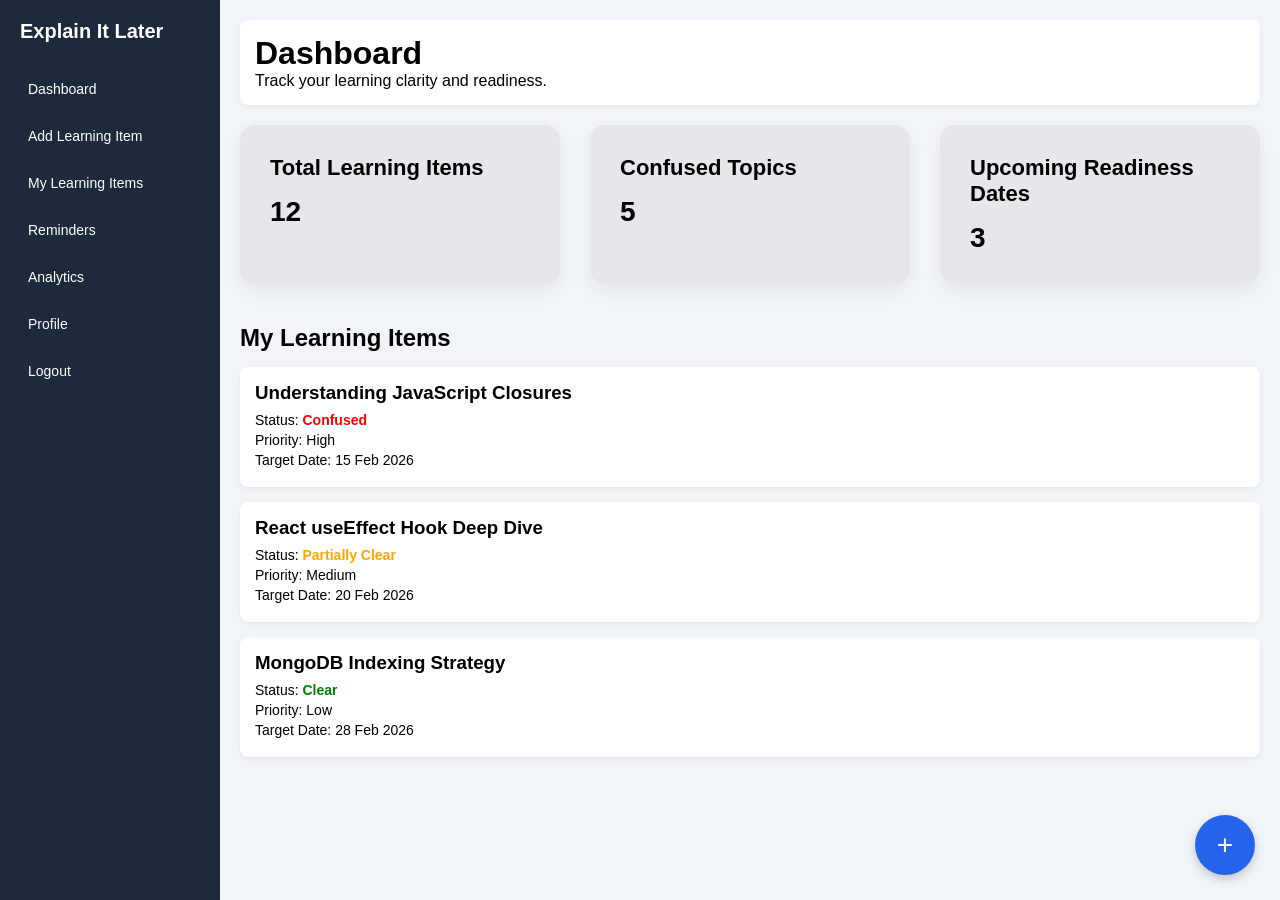
==== Index Current/Index.html @ 4d310c0b "Add files via upload" ====
<!DOCTYPE html>
<html lang="en">
<head>
    <meta charset="UTF-8">
    <title>Explain It Later</title>
    <meta name="viewport" content="width=device-width, initial-scale=1.0">
    <link rel="stylesheet" href="styles.css">
</head>
<body>

    <!-- Sidebar -->
    <div class="sidebar">
        <h2>Explain It Later</h2>
        <ul>
            <li><a href="Index.html">Dashboard</a></li>
            <li><a href="add-item.html">Add Learning Item</a></li>
            <li><a href="my-items.html">My Learning Items</a></li>
            <li><a href="reminders.html">Reminders</a></li>
            <li><a href="#">Analytics</a></li>
            <li><a href="profile.html">Profile</a></li>
            <li><a href="#">Logout</a></li>
        </ul>
    </div>

    <!-- Main Content -->
    <div class="main">

        <!-- Header -->
        <div class="header">
            <h1>Dashboard</h1>
            <p>Track your learning clarity and readiness.</p>
        </div>

        <div class="cards">
    <div class="card">
        <h3>Total Learning Items</h3>
        <p class="card-number">12</p>
    </div>

    <div class="card">
        <h3>Confused Topics</h3>
        <p class="card-number">5</p>
    </div>

    <div class="card">
        <h3>Upcoming Readiness Dates</h3>
        <p class="card-number">3</p>
    </div>
</div>

        <!-- Learning Items Section -->
        <div class="items-section">
            <h2>My Learning Items</h2>

            <div class="item-card">
                <h3>Understanding JavaScript Closures</h3>
                <p>Status: <span class="confused">Confused</span></p>
                <p>Priority: High</p>
                <p>Target Date: 15 Feb 2026</p>
            </div>

            <div class="item-card">
                <h3>React useEffect Hook Deep Dive</h3>
                <p>Status: <span class="partial">Partially Clear</span></p>
                <p>Priority: Medium</p>
                <p>Target Date: 20 Feb 2026</p>
            </div>

            <div class="item-card">
                <h3>MongoDB Indexing Strategy</h3>
                <p>Status: <span class="clear">Clear</span></p>
                <p>Priority: Low</p>
                <p>Target Date: 28 Feb 2026</p>
            </div>
        </div>

    </div>

    <!-- Floating Add Button -->
    <button class="add-btn">+</button>

</body>
</html>
---- Index Current/styles.css ----
* {
    margin: 0;
    padding: 0;
    box-sizing: border-box;
    font-family: Arial, sans-serif;
}

body {
    display: flex;
    height: 100vh;
    background-color: #f1f5f9;
}

/* Sidebar */
.sidebar {
    width: 220px;
    background-color: #1e293b;
    color: white;
    padding: 20px;
}

.sidebar h2 {
    margin-bottom: 30px;
    font-size: 20px;
}

.sidebar ul {
    list-style: none;
}

.sidebar ul li {
    margin-bottom: 15px;
}

.sidebar ul li a {
    text-decoration: none;
    color: white;
    font-size: 14px;
    display: block;
    padding: 8px;
    border-radius: 5px;
}

.sidebar ul li a:hover {
    background-color: #334155;
}

/* Main Content */
.main {
    flex: 1;
    padding: 20px;
    overflow-y: auto;
}

.header {
    background-color: white;
    padding: 15px;
    border-radius: 8px;
    margin-bottom: 20px;
    box-shadow: 0 2px 5px rgba(0,0,0,0.05);
}

/* Learning Items */
.items-section h2 {
    margin-bottom: 15px;
}

.item-card {
    background-color: white;
    padding: 15px;
    border-radius: 8px;
    margin-bottom: 15px;
    box-shadow: 0 2px 5px rgba(0,0,0,0.05);
}

.item-card h3 {
    margin-bottom: 8px;
}

.item-card p {
    font-size: 14px;
    margin-bottom: 4px;
}

/* Status Colors */
.confused {
    color: red;
    font-weight: bold;
}

.partial {
    color: orange;
    font-weight: bold;
}

.clear {
    color: green;
    font-weight: bold;
}

/* Floating Add Button */
.add-btn {
    position: fixed;
    bottom: 25px;
    right: 25px;
    width: 60px;
    height: 60px;
    border-radius: 50%;
    border: none;
    background-color: #2563eb;
    color: white;
    font-size: 28px;
    cursor: pointer;
    box-shadow: 0 4px 10px rgba(0,0,0,0.2);
}

.add-btn:hover {
    background-color: #1d4ed8;
}



/* Dashboard Cards */
.cards {
    display: flex;
    gap: 30px;
    margin-bottom: 40px;
}

.card {
    flex: 1;
    background-color: #e5e7eb; /* soft grey tile */
    padding: 30px;
    border-radius: 15px;
    box-shadow: 0 8px 20px rgba(0, 0, 0, 0.05);
    transition: transform 0.2s ease, box-shadow 0.2s ease;
}

.card:hover {
    transform: translateY(-5px);
    box-shadow: 0 12px 25px rgba(0, 0, 0, 0.08);
}

.card h3 {
    font-size: 22px;
    margin-bottom: 15px;
    font-weight: 600;
}

.card-number {
    font-size: 28px;
    font-weight: bold;
}
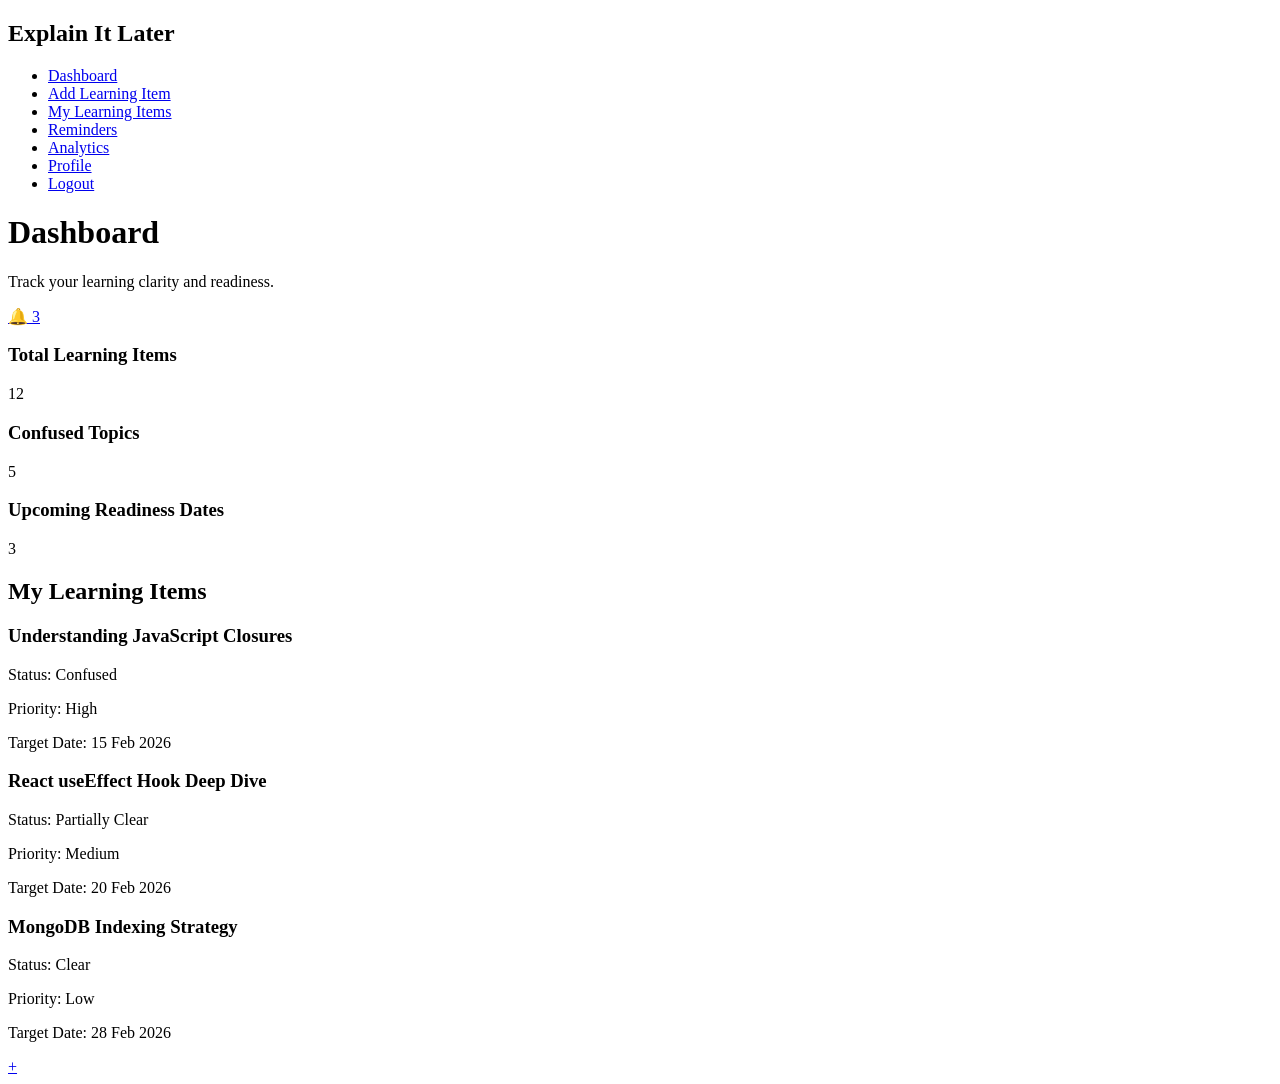
==== commit f6b7b18b: "Refactor Index.html with new features and styles Updated the HTML structure and added a notification" ====
--- a/Index Current/Index.html
+++ b/Index Current/Index.html
@@ -1,18 +1,20 @@
 <!DOCTYPE html>
 <html lang="en">
+
 <head>
     <meta charset="UTF-8">
     <title>Explain It Later</title>
     <meta name="viewport" content="width=device-width, initial-scale=1.0">
-    <link rel="stylesheet" href="styles.css">
+    <link rel="stylesheet" href="index.css">
 </head>
+
 <body>
 
     <!-- Sidebar -->
     <div class="sidebar">
         <h2>Explain It Later</h2>
         <ul>
-            <li><a href="Index.html">Dashboard</a></li>
+            <li><a href="index.html">Dashboard</a></li>
             <li><a href="add-item.html">Add Learning Item</a></li>
             <li><a href="my-items.html">My Learning Items</a></li>
             <li><a href="reminders.html">Reminders</a></li>
@@ -29,26 +31,35 @@
         <div class="header">
             <h1>Dashboard</h1>
             <p>Track your learning clarity and readiness.</p>
+
+            <!-- Notification Button -->
+            <div class="notification-container">
+                <a href="notification.html" class="notification-btn">
+                    🔔
+                    <span class="notification-count">3</span>
+                </a>
+            </div>
         </div>
 
+        <!-- Cards -->
         <div class="cards">
-    <div class="card">
-        <h3>Total Learning Items</h3>
-        <p class="card-number">12</p>
-    </div>
+            <div class="card">
+                <h3>Total Learning Items</h3>
+                <p class="card-number">12</p>
+            </div>
 
-    <div class="card">
-        <h3>Confused Topics</h3>
-        <p class="card-number">5</p>
-    </div>
+            <div class="card">
+                <h3>Confused Topics</h3>
+                <p class="card-number">5</p>
+            </div>
 
-    <div class="card">
-        <h3>Upcoming Readiness Dates</h3>
-        <p class="card-number">3</p>
-    </div>
-</div>
+            <div class="card">
+                <h3>Upcoming Readiness Dates</h3>
+                <p class="card-number">3</p>
+            </div>
+        </div>
 
-        <!-- Learning Items Section -->
+        <!-- Learning Items -->
         <div class="items-section">
             <h2>My Learning Items</h2>
 
@@ -77,7 +88,7 @@
     </div>
 
     <!-- Floating Add Button -->
-    <button class="add-btn">+</button>
+    <a href="add-item.html" class="add-btn">+</a>
 
 </body>
 </html>
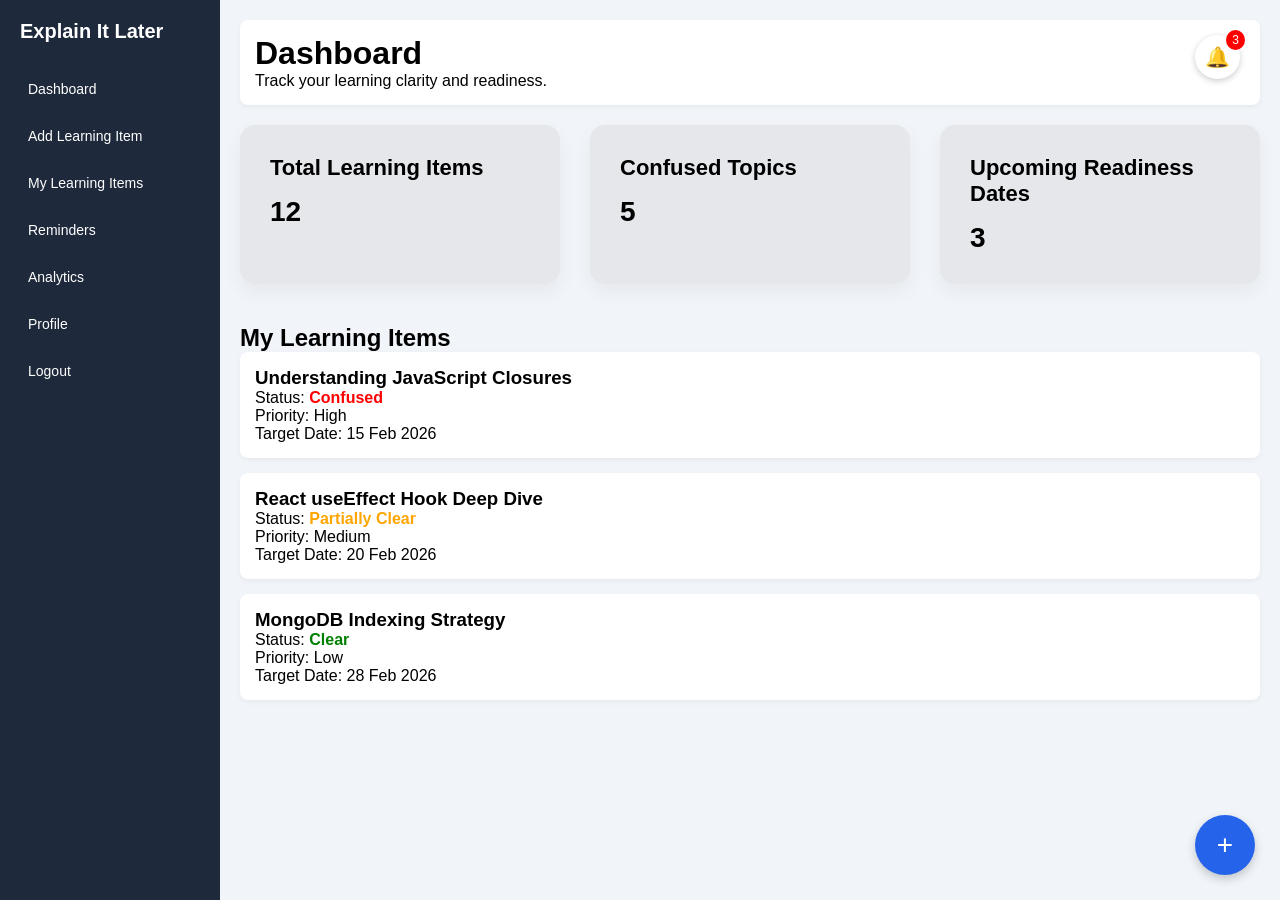
==== commit c7723578: "Update Index.html" ====
--- a/Index Current/Index.html
+++ b/Index Current/Index.html
@@ -5,7 +5,7 @@
     <meta charset="UTF-8">
     <title>Explain It Later</title>
     <meta name="viewport" content="width=device-width, initial-scale=1.0">
-    <link rel="stylesheet" href="index.css">
+    <link rel="stylesheet" href="Index.css">
 </head>
 
 <body>
--- a/Index Current/Index.css
+++ b/Index Current/Index.css
@@ -0,0 +1,161 @@
+* {
+    margin: 0;
+    padding: 0;
+    box-sizing: border-box;
+    font-family: Arial, sans-serif;
+}
+
+body {
+    display: flex;
+    height: 100vh;
+    background-color: #f1f5f9;
+}
+
+/* Sidebar */
+.sidebar {
+    width: 220px;
+    background-color: #1e293b;
+    color: white;
+    padding: 20px;
+}
+
+.sidebar h2 {
+    margin-bottom: 30px;
+    font-size: 20px;
+}
+
+.sidebar ul {
+    list-style: none;
+}
+
+.sidebar ul li {
+    margin-bottom: 15px;
+}
+
+.sidebar ul li a {
+    text-decoration: none;
+    color: white;
+    font-size: 14px;
+    display: block;
+    padding: 8px;
+    border-radius: 5px;
+}
+
+.sidebar ul li a:hover {
+    background-color: #334155;
+}
+
+/* Main */
+.main {
+    flex: 1;
+    padding: 20px;
+    overflow-y: auto;
+}
+
+/* Header */
+.header {
+    position: relative;
+    background-color: white;
+    padding: 15px;
+    border-radius: 8px;
+    margin-bottom: 20px;
+    box-shadow: 0 2px 5px rgba(0,0,0,0.05);
+}
+
+/* Notification */
+.notification-container {
+    position: absolute;
+    top: 15px;
+    right: 20px;
+}
+
+.notification-btn {
+    position: relative;
+    background-color: white;
+    font-size: 20px;
+    padding: 10px;
+    border-radius: 50%;
+    box-shadow: 0 2px 6px rgba(0,0,0,0.2);
+
+    text-decoration: none;
+    color: black;
+    display: flex;
+    align-items: center;
+    justify-content: center;
+}
+
+.notification-btn:hover {
+    background-color: #f0f0f0;
+}
+
+.notification-count {
+    position: absolute;
+    top: -5px;
+    right: -5px;
+    background-color: red;
+    color: white;
+    font-size: 12px;
+    padding: 3px 6px;
+    border-radius: 50%;
+}
+
+/* Cards */
+.cards {
+    display: flex;
+    gap: 30px;
+    margin-bottom: 40px;
+}
+
+.card {
+    flex: 1;
+    background-color: #e5e7eb;
+    padding: 30px;
+    border-radius: 15px;
+    box-shadow: 0 8px 20px rgba(0,0,0,0.05);
+}
+
+.card h3 {
+    font-size: 22px;
+    margin-bottom: 15px;
+}
+
+.card-number {
+    font-size: 28px;
+    font-weight: bold;
+}
+
+/* Items */
+.item-card {
+    background-color: white;
+    padding: 15px;
+    border-radius: 8px;
+    margin-bottom: 15px;
+    box-shadow: 0 2px 5px rgba(0,0,0,0.05);
+}
+
+.confused { color: red; font-weight: bold; }
+.partial { color: orange; font-weight: bold; }
+.clear { color: green; font-weight: bold; }
+
+/* Add Button */
+.add-btn {
+    position: fixed;
+    bottom: 25px;
+    right: 25px;
+    width: 60px;
+    height: 60px;
+    border-radius: 50%;
+    background-color: #2563eb;
+    color: white;
+    font-size: 28px;
+    box-shadow: 0 4px 10px rgba(0,0,0,0.2);
+
+    display: flex;
+    align-items: center;
+    justify-content: center;
+    text-decoration: none;
+}
+
+.add-btn:hover {
+    background-color: #1d4ed8;
+}
